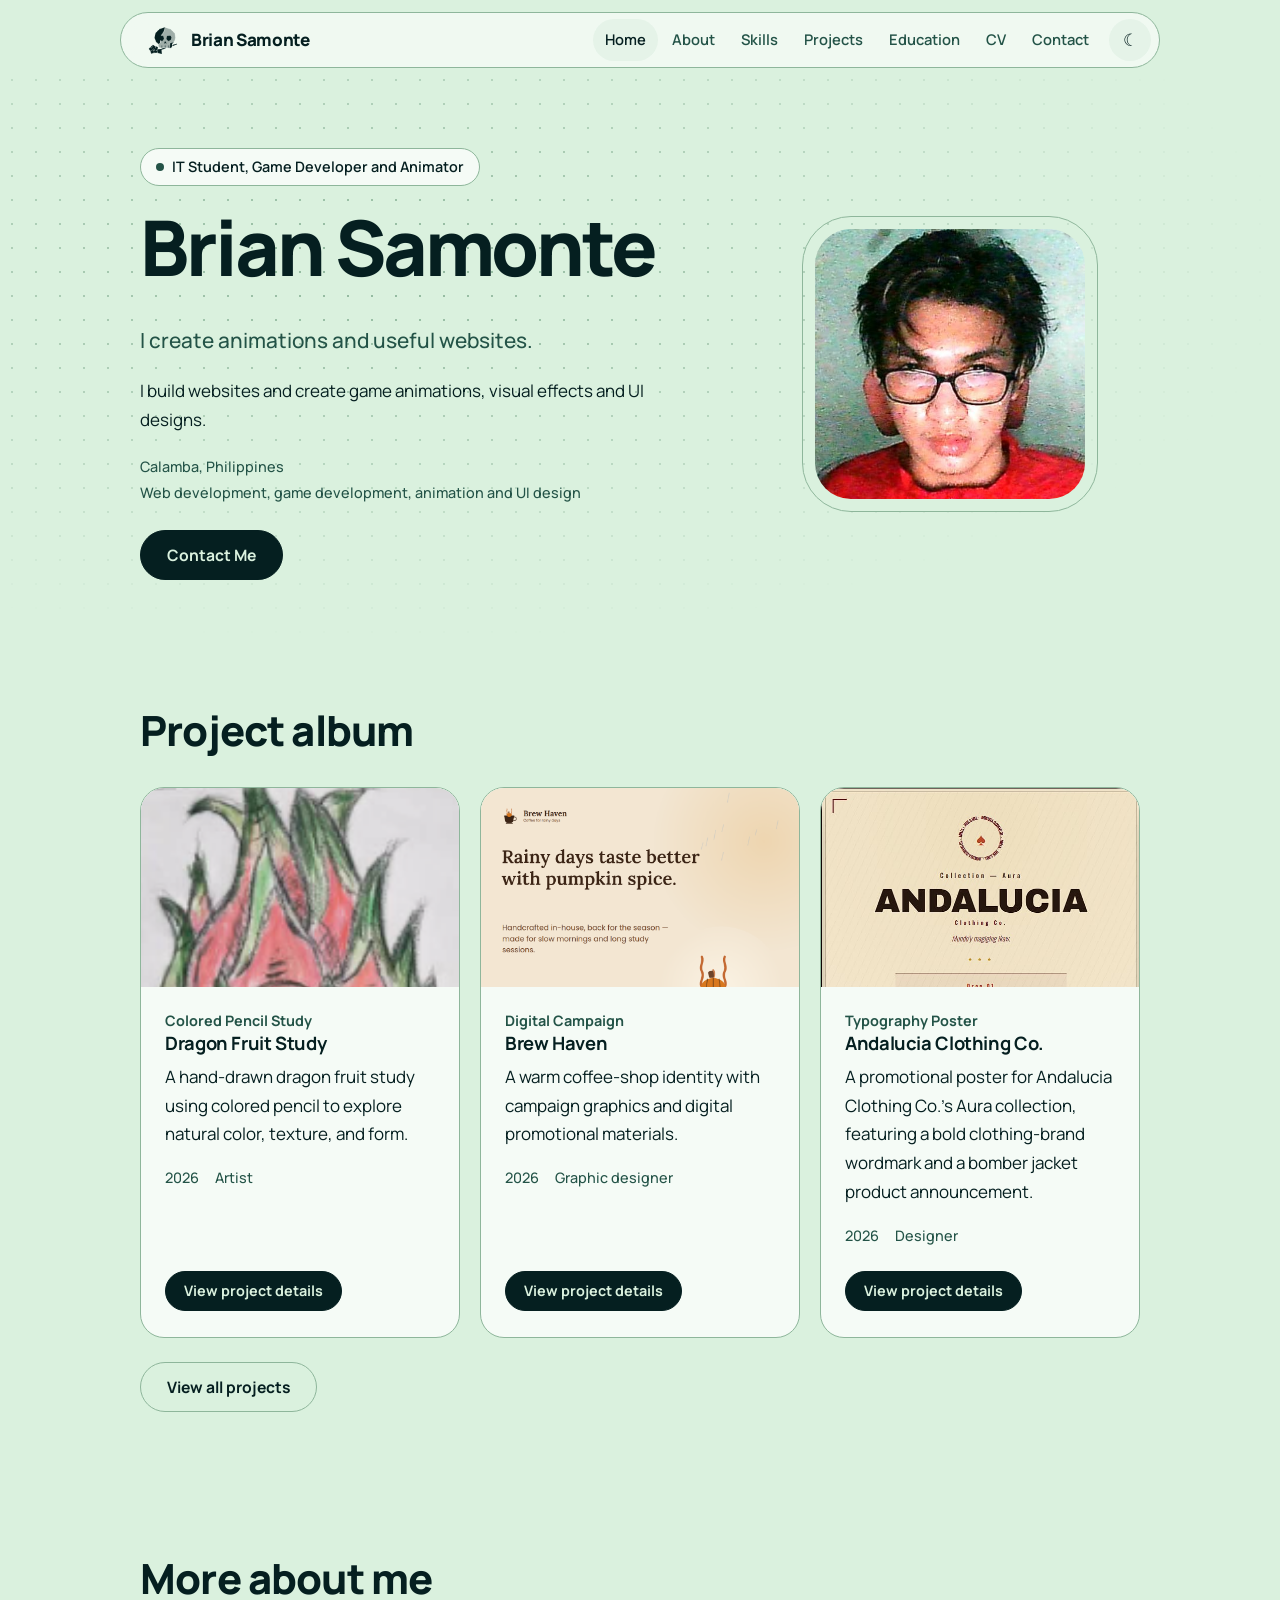
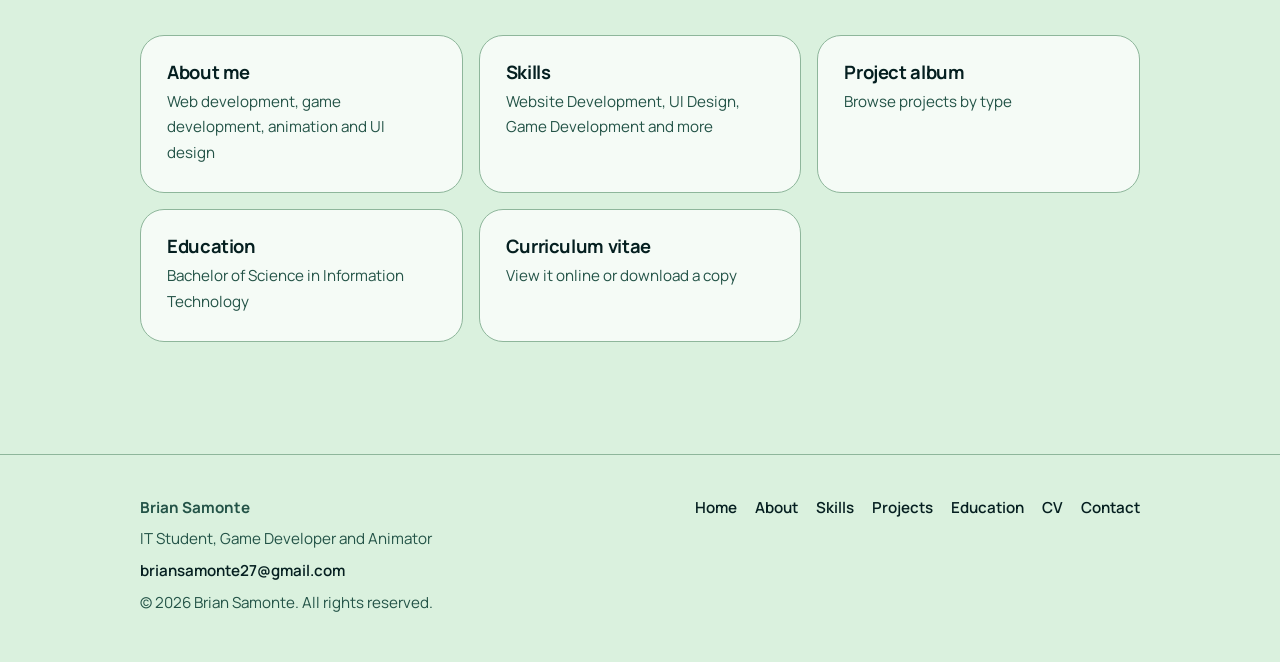
==== portfolio/index.html @ a3820cb5 "Add files via upload" ====
<!DOCTYPE html>
<html lang="en">
<head>
<meta charset="utf-8">
<meta name="viewport" content="width=device-width, initial-scale=1">
<title>Brian Samonte | Developer and Animator Portfolio</title>
<meta name="description" content="Portfolio of Brian Samonte, an IT student focused on web development, game development, animation and UI design.">
<meta property="og:type" content="website">
<meta property="og:title" content="Brian Samonte | Developer and Animator Portfolio">
<meta property="og:description" content="Explore Brian Samonte's skills, education and CV.">
<link rel="preconnect" href="https://fonts.googleapis.com">
<link rel="preconnect" href="https://fonts.gstatic.com" crossorigin>
<link href="https://fonts.googleapis.com/css2?family=Manrope:wght@400;500;600;700;800&display=swap" rel="stylesheet">
<link rel="stylesheet" href="css/style.css">

</head>
<body>
<a class="skip" href="#main">Skip to content</a>
<header class="nav"><div class="wrap bar">
  <a class="brand" href="#home" id="brand"></a>
  <nav id="menu" aria-label="Main menu"></nav>
  <button class="icon" id="theme" aria-label="Switch dark or light mode"></button>
  <button class="icon" id="burger" aria-label="Open menu" aria-expanded="false">&#9776;</button>
</div></header>
<main id="main">
  <div id="home-view"></div>
  <div id="page-view" class="wrap" hidden></div>
</main>
<footer><div class="wrap" id="footer"></div></footer>

<script src="js/data.js"></script>
<script src="js/views.js"></script>
<script src="js/main.js"></script>
</body>
</html>
---- portfolio/css/style.css ----
:root{--bg:#daf1de;--card:#f5fbf6;--soft:#e5f3e8;--ink:#051f20;--muted:#235347;--accent:#235347;--btn:#051f20;--btn-ink:#daf1de;--line:#8eb69b;color-scheme:light}
:root[data-theme=dark]{--bg:#051f20;--card:#0b2b26;--soft:#163832;--ink:#daf1de;--muted:#8eb69b;--accent:#8eb69b;--btn:#daf1de;--btn-ink:#051f20;--line:#235347;color-scheme:dark}
*{box-sizing:border-box}
html{scroll-behavior:smooth}
body{margin:0;font:17px/1.7 Manrope,system-ui,-apple-system,"Segoe UI",sans-serif;background:var(--bg);color:var(--ink);-webkit-font-smoothing:antialiased}
[hidden]{display:none!important}
.wrap{max-width:1040px;margin:0 auto;padding:0 20px}
section{padding:72px 0;scroll-margin-top:90px}
h1,h2,h3{line-height:1.1;margin:0 0 .5em;letter-spacing:-.02em}
h1{font-size:clamp(2.6rem,7.5vw,4.8rem);font-weight:800;letter-spacing:-.04em;line-height:1.02}
h2{font-size:clamp(1.9rem,4vw,2.6rem);font-weight:800;margin-bottom:.8em}
h3{font-size:1.15rem;font-weight:700}
a{color:var(--accent)}
p{margin:0 0 1em}
:focus-visible{outline:3px solid var(--accent);outline-offset:3px}
.sr{position:absolute;width:1px;height:1px;overflow:hidden;clip:rect(0 0 0 0)}
.skip{position:absolute;left:-999px}.skip:focus{left:8px;top:8px;z-index:20;background:var(--btn);color:var(--btn-ink);padding:8px 14px;border-radius:99px}
.nav{position:sticky;top:0;z-index:10;padding:12px 12px 0}
.bar{display:flex;align-items:center;gap:8px;max-width:1040px;margin:0 auto;padding:6px 8px 6px 22px;min-height:56px;border:1px solid var(--line);border-radius:99px;background:color-mix(in srgb,var(--card) 82%,transparent);backdrop-filter:blur(14px);-webkit-backdrop-filter:blur(14px)}
.brand{display:inline-flex;align-items:center;gap:10px;margin-right:auto;font-weight:800;letter-spacing:-.02em;color:var(--ink);text-decoration:none;white-space:nowrap}
.brand img{width:38px;height:38px;object-fit:contain}
#menu{display:flex;gap:2px}
#menu a{padding:8px 12px;color:var(--muted);text-decoration:none;border-radius:99px;font-size:.92rem;font-weight:600;transition:.2s}
#menu a:hover{background:var(--soft);color:var(--ink)}
.icon{width:42px;height:42px;background:var(--soft);border:0;border-radius:50%;color:var(--ink);font-size:1.05rem;cursor:pointer}
#burger{display:none}
@media(max-width:900px){#burger{display:block}#menu{display:none;position:absolute;top:calc(100% + 8px);left:12px;right:12px;flex-direction:column;background:var(--card);border:1px solid var(--line);border-radius:22px;padding:8px}#menu.open{display:flex}#menu a{padding:13px 16px;font-size:1rem}}
.hero{position:relative;padding:80px 0 56px}
.hero::before{content:"";position:absolute;inset:0;background-image:radial-gradient(var(--line) 1.3px,transparent 1.3px);background-size:24px 24px;-webkit-mask-image:radial-gradient(ellipse at 30% 35%,#000,transparent 72%);mask-image:radial-gradient(ellipse at 30% 35%,#000,transparent 72%)}
.hero-in{position:relative;display:grid;grid-template-columns:1.5fr 1fr;gap:48px;align-items:center}
.hero p{max-width:54ch}
.role{display:inline-flex;align-items:center;gap:8px;padding:6px 15px;border:1px solid var(--line);border-radius:99px;background:var(--card);font-size:.9rem;font-weight:600;margin-bottom:22px}
.role::before{content:"";width:8px;height:8px;border-radius:50%;background:var(--accent)}
.lead{font-size:1.3rem;color:var(--muted);font-weight:500;line-height:1.5}
.photo{width:270px;height:270px;margin:auto;border-radius:36px;overflow:hidden;outline:1px solid var(--line);outline-offset:12px;background:linear-gradient(145deg,var(--accent),#163832);display:grid;place-items:center;font-size:4.5rem;font-weight:800;color:#fff}
.photo img{width:100%;height:100%;object-fit:cover}
@keyframes rise{from{opacity:0;transform:translateY(16px)}}
.hero-in>*{animation:rise .8s cubic-bezier(.2,.7,.2,1) both}.hero-in>:nth-child(2){animation-delay:.15s}
@media(max-width:760px){.hero{padding-top:48px}.hero-in{grid-template-columns:1fr;gap:36px}.photo{order:-1;width:170px;height:170px;font-size:3rem;border-radius:28px}}
.btns{display:flex;flex-wrap:wrap;gap:12px;margin-top:24px}
.btn{display:inline-flex;align-items:center;gap:10px;padding:13px 26px;min-height:46px;background:var(--btn);color:var(--btn-ink);border:1px solid var(--btn);border-radius:99px;font:700 .98rem Manrope,system-ui,sans-serif;text-decoration:none;cursor:pointer;transition:.2s}
.btn:hover{transform:translateY(-2px)}
.btn.ghost{background:transparent;color:var(--ink);border-color:var(--line)}
.btn.ghost:hover{border-color:var(--ink)}
.btn.sm{padding:9px 18px;min-height:40px;font-size:.9rem}
.grid{display:grid;grid-template-columns:repeat(auto-fill,minmax(290px,1fr));gap:20px}
.card{background:var(--card);border:1px solid var(--line);border-radius:24px;padding:26px;transition:border-color .2s}
.card:hover{border-color:var(--accent)}
.chips{display:flex;flex-wrap:wrap;gap:8px;margin:0 0 1em}
.chips span{padding:4px 13px;border-radius:99px;background:var(--soft);font-size:.86rem;font-weight:600}
.meta{display:flex;flex-wrap:wrap;gap:2px 16px;color:var(--muted);font-size:.9rem;font-weight:500}
.two{display:grid;grid-template-columns:1fr 1fr;gap:48px}
@media(max-width:800px){.two{grid-template-columns:1fr;gap:28px}}
.facts div{display:grid;grid-template-columns:150px 1fr;gap:8px;padding:12px 0;border-bottom:1px solid var(--line)}
.facts dt{font-weight:700;color:var(--muted)}.facts dd{margin:0;font-weight:600}
.social-links{display:flex;flex-wrap:wrap;gap:12px;margin-top:24px}
.social-button{display:inline-flex;align-items:center;gap:10px;padding:11px 16px;border:1px solid var(--line);border-radius:99px;background:var(--card);color:var(--ink);font-weight:700;text-decoration:none;transition:.2s}
.social-button:hover{border-color:var(--accent);color:var(--accent);transform:translateY(-2px)}
.social-button svg{width:20px;height:20px;fill:currentColor}
.social-button:nth-child(2) svg{fill:none;stroke:currentColor;stroke-width:2}
.social-button:nth-child(2) .ig-dot{fill:currentColor;stroke:none}
.tl{list-style:none;margin:0;padding:0 0 0 32px;border-left:2px solid var(--line)}
.tl li{position:relative;margin-bottom:34px}
.tl li::before{content:"";position:absolute;left:-41px;top:4px;width:16px;height:16px;border-radius:50%;background:var(--bg);border:4px solid var(--accent)}
.proj{padding:0;overflow:hidden;display:flex;flex-direction:column}
.thumb{aspect-ratio:16/10;display:grid;place-items:center;background:linear-gradient(135deg,var(--accent),#163832);color:#fff;font-weight:800;font-size:1.25rem;overflow:hidden}
.thumb img{width:100%;height:100%;object-fit:contain;background:var(--soft);transition:transform .5s}
.proj:hover .thumb img{transform:scale(1.05)}
.proj .body{padding:22px 24px 26px;display:flex;flex-direction:column;flex:1}
.proj .btns{margin-top:auto;padding-top:8px}
.tag{color:var(--accent);font-weight:700;font-size:.9rem}
.project-toolbar{display:flex;align-items:end;gap:12px;margin:24px 0 12px}
.project-search{flex:1 1 280px}
.project-type{flex:0 1 260px}
.project-toolbar input,.project-toolbar select{height:54px}
@media(max-width:600px){.project-toolbar{align-items:stretch;flex-direction:column}.project-search,.project-type{flex:auto}}
.detail{max-width:1040px}
.detail-heading{position:relative;padding:0 0 28px;border-bottom:1px solid var(--line)}
.detail-heading .tag{position:absolute;right:0;top:0;padding:7px 12px;border:1px solid var(--line);font-size:.78rem;text-transform:uppercase;letter-spacing:.08em}
.detail-kicker{font-size:.8rem;font-weight:700;letter-spacing:.16em;text-transform:uppercase;color:var(--muted)}
.detail-heading h2{font-size:clamp(2.5rem,7vw,5rem);margin:.1em 0}
.detail-lead{max-width:65ch;color:var(--muted)}
.detail-layout{display:grid;grid-template-columns:minmax(0,1fr) 290px;gap:40px;padding-top:30px}
.detail-content{min-width:0}
.detail-block{padding:0 0 24px;margin:0 0 24px;border-bottom:1px solid var(--line);scroll-margin-top:100px}
.detail-block h3,.detail-sidebar h3{text-transform:uppercase;letter-spacing:.08em;font-size:1rem}
.detail-block p:last-child{margin-bottom:0}
.detail-sidebar{align-self:start;padding:22px;border:1px solid var(--line);background:color-mix(in srgb,var(--card) 55%,transparent)}
.detail-sidebar dl{margin:0 0 18px}
.detail-sidebar dl div{margin:0 0 16px}
.detail-sidebar dt{font-size:.75rem;font-weight:800;letter-spacing:.08em;text-transform:uppercase}
.detail-sidebar dd{margin:2px 0 0;color:var(--muted)}
.detail-sidebar>a:not(.btn){font-weight:700}
@media(max-width:760px){.detail-layout{grid-template-columns:1fr;gap:24px}.detail-sidebar{grid-row:1}.detail-heading .tag{position:static;display:inline-block;margin-bottom:12px}}
.project-album{display:grid;grid-template-columns:repeat(auto-fill,minmax(210px,1fr));gap:14px;margin:16px 0 32px}
.project-album a{display:block;aspect-ratio:4/3;overflow:hidden;border:1px solid var(--line);border-radius:18px;background:var(--soft)}
.project-album img{width:100%;height:100%;object-fit:contain;background:var(--soft);transition:transform .3s}
.project-album a:hover img{transform:scale(1.04)}
.form{background:var(--card);border:1px solid var(--line);border-radius:28px;padding:32px}
.form h3{font-size:1.7rem;font-weight:800}
.row{display:grid;grid-template-columns:1fr 1fr;gap:16px}
@media(max-width:600px){.row{grid-template-columns:1fr}.form{padding:22px}}
label{display:block;font-weight:700;margin:18px 0 8px;font-size:.92rem}
input,textarea,select{width:100%;padding:14px 16px;background:var(--bg);color:var(--ink);border:1px solid var(--line);border-radius:14px;font:inherit;transition:.2s}
input:focus,textarea:focus,select:focus{border-color:var(--accent);outline:3px solid color-mix(in srgb,var(--accent) 28%,transparent);outline-offset:0}
textarea{min-height:140px;resize:vertical}
.note{font-size:.92rem;color:var(--muted);margin:18px 0 22px}
.hp{position:absolute;left:-9999px}
.btn.send{padding:16px 30px}
footer{border-top:1px solid var(--line);padding:40px 0;margin-top:40px;font-size:.95rem;color:var(--muted)}
footer .wrap{display:flex;flex-wrap:wrap;justify-content:space-between;gap:24px}
footer p{margin:0 0 .4em}
footer a{color:var(--ink);font-weight:600;text-decoration:none}
.flinks{display:flex;flex-wrap:wrap;gap:6px 18px}
@media(prefers-reduced-motion:reduce){html{scroll-behavior:auto}*{transition:none!important;animation:none!important}}
#menu a[aria-current]{background:var(--soft);color:var(--ink)}
.tease{display:grid;grid-template-columns:repeat(auto-fill,minmax(260px,1fr));gap:16px}
.tz{display:block;color:inherit;text-decoration:none}
.tz h3{margin-bottom:.35em;transition:color .2s}
.tz p{margin:0;color:var(--muted);font-size:.95rem}
.tz:hover h3{color:var(--accent)}
.hero .meta{margin-top:20px}
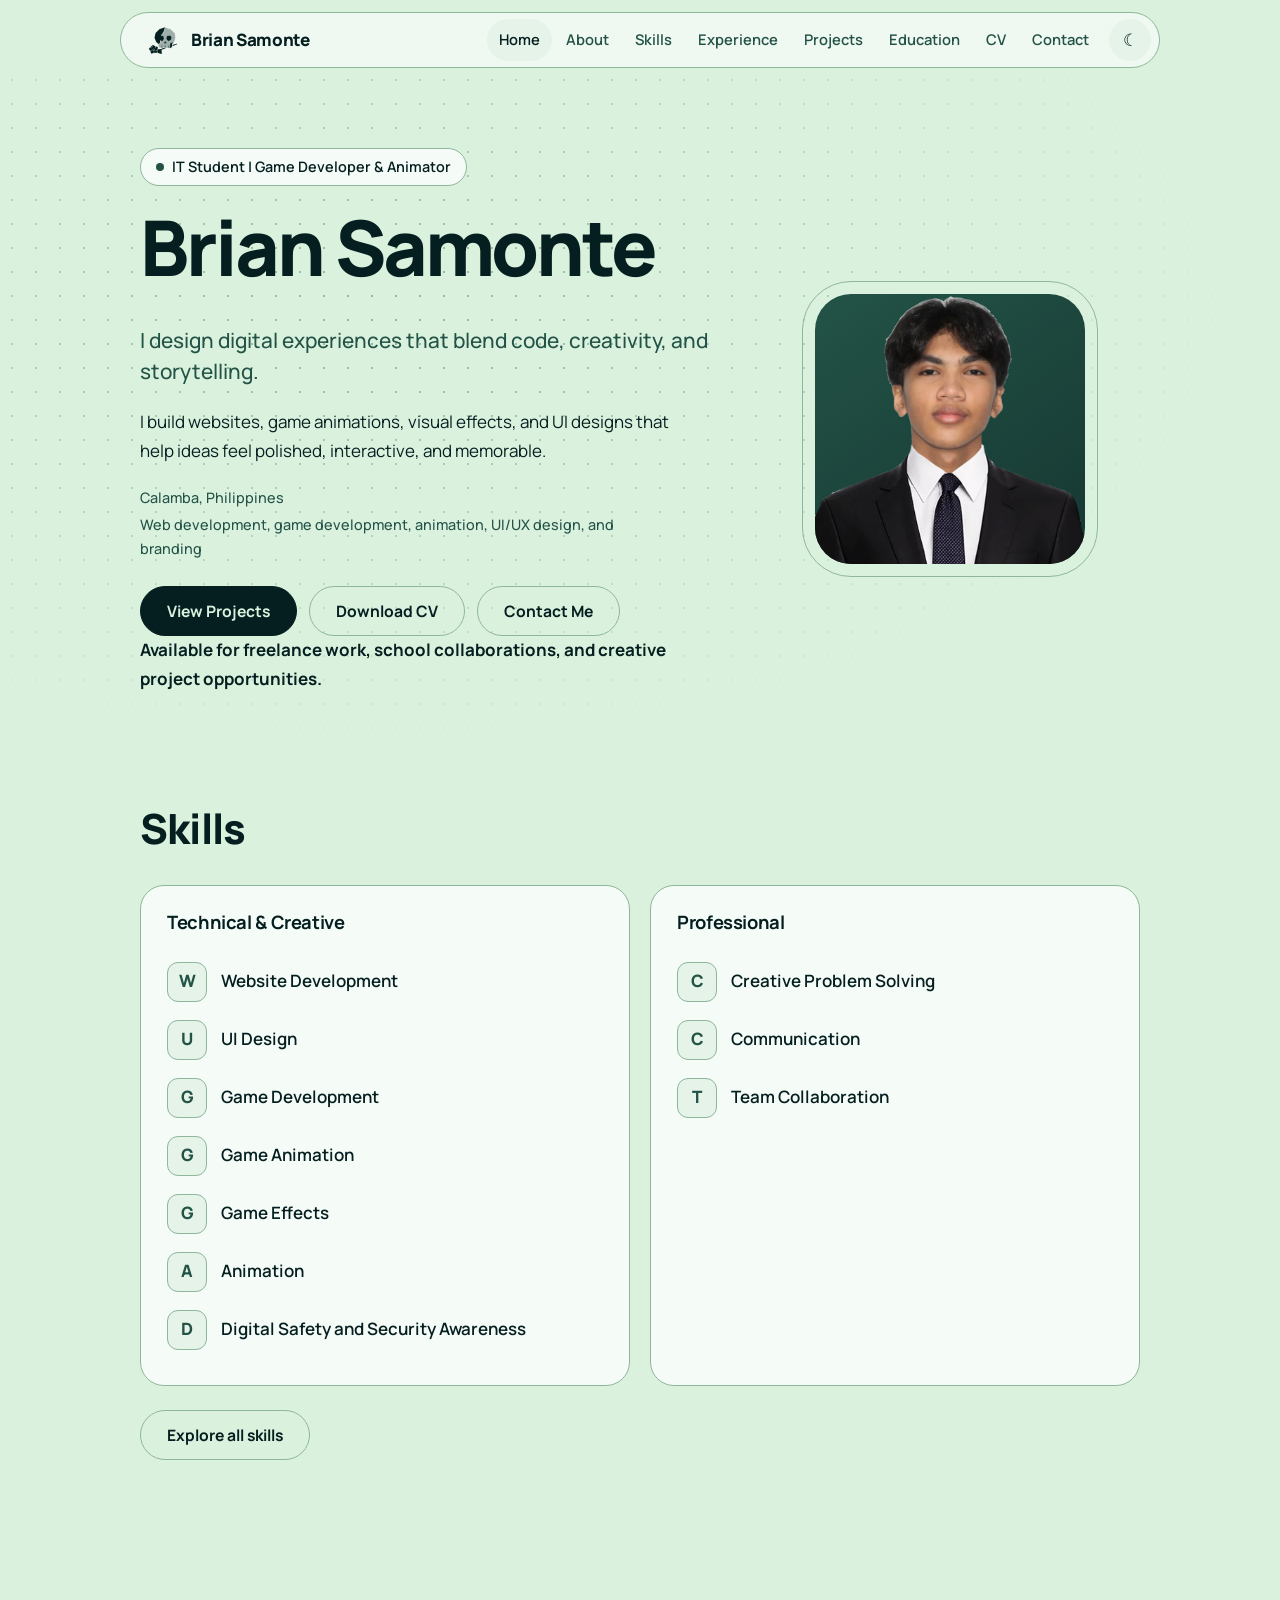
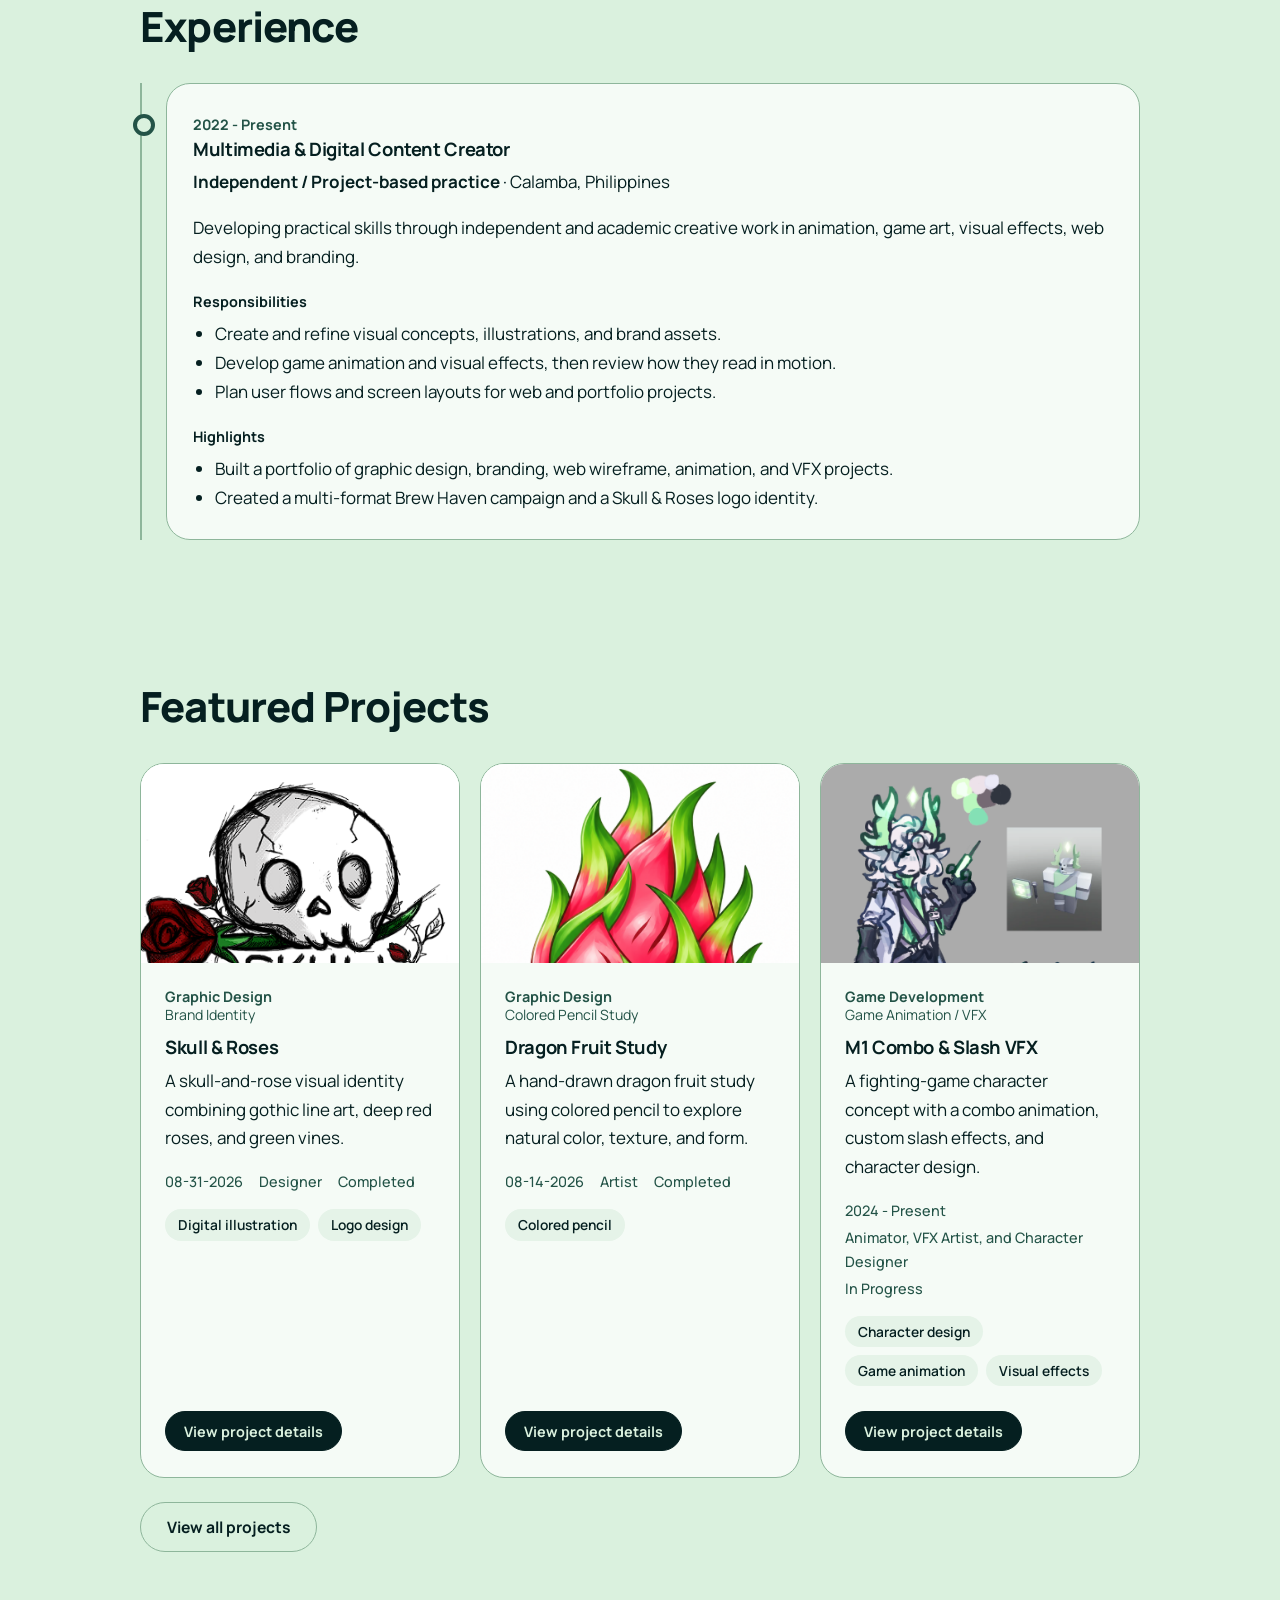
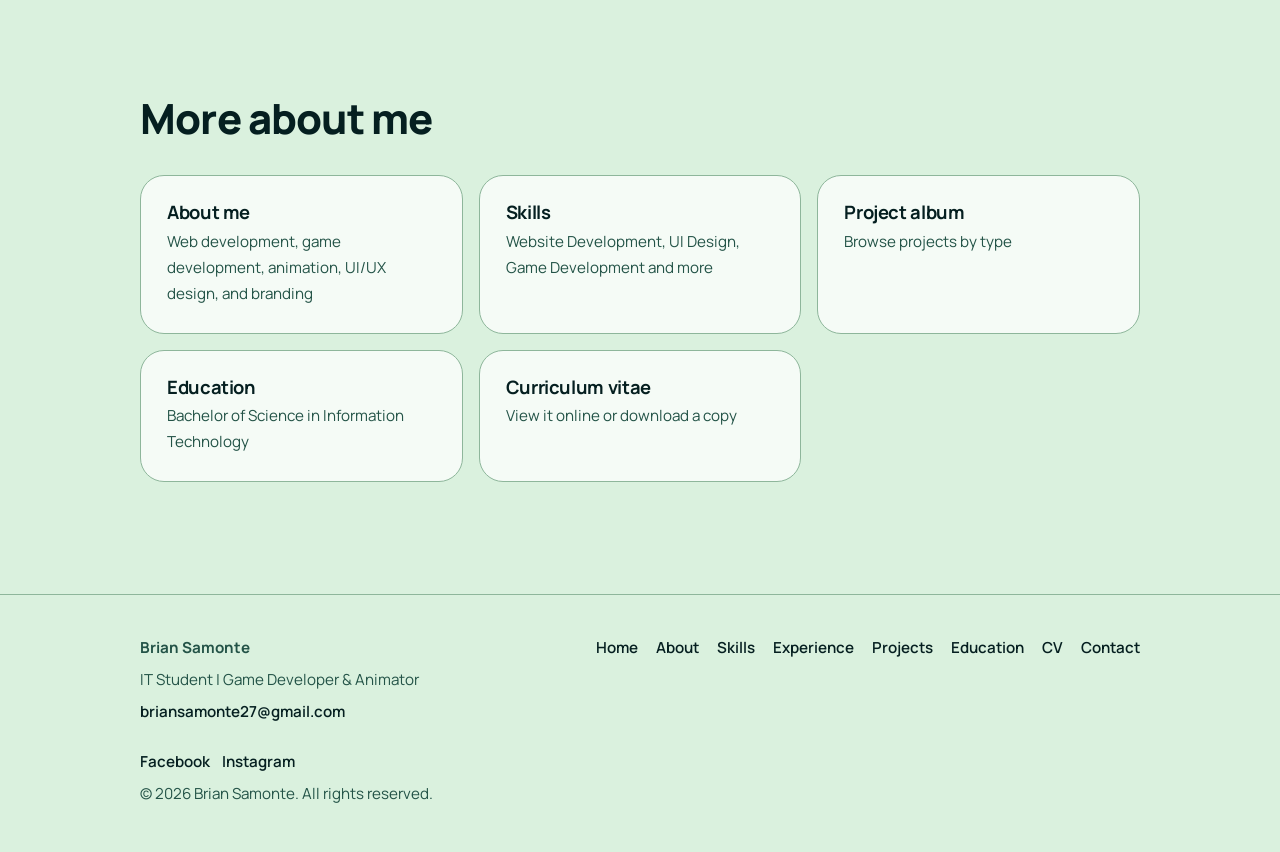
==== commit a91b1bd9: "Add files via upload" ====
--- a/portfolio/index.html
+++ b/portfolio/index.html
@@ -5,9 +5,11 @@
 <meta name="viewport" content="width=device-width, initial-scale=1">
 <title>Brian Samonte | Developer and Animator Portfolio</title>
 <meta name="description" content="Portfolio of Brian Samonte, an IT student focused on web development, game development, animation and UI design.">
+<meta name="keywords" content="Brian Samonte, IT student, web development, game development, animation, visual effects, UI design, graphic design portfolio">
 <meta property="og:type" content="website">
 <meta property="og:title" content="Brian Samonte | Developer and Animator Portfolio">
 <meta property="og:description" content="Explore Brian Samonte's skills, education and CV.">
+<link rel="canonical" href="./">
 <link rel="preconnect" href="https://fonts.googleapis.com">
 <link rel="preconnect" href="https://fonts.gstatic.com" crossorigin>
 <link href="https://fonts.googleapis.com/css2?family=Manrope:wght@400;500;600;700;800&display=swap" rel="stylesheet">
--- a/portfolio/css/style.css
+++ b/portfolio/css/style.css
@@ -37,12 +37,27 @@
 @keyframes rise{from{opacity:0;transform:translateY(16px)}}
 .hero-in>*{animation:rise .8s cubic-bezier(.2,.7,.2,1) both}.hero-in>:nth-child(2){animation-delay:.15s}
 @media(max-width:760px){.hero{padding-top:48px}.hero-in{grid-template-columns:1fr;gap:36px}.photo{order:-1;width:170px;height:170px;font-size:3rem;border-radius:28px}}
+.home-skills{padding-top:40px}
+.home-skill-grid{display:grid;grid-template-columns:repeat(2,minmax(0,1fr));gap:20px}
+.home-skill-card{border-top:4px solid var(--accent)}
+.home-skill-card h3{margin-bottom:20px}
+.home-skill-card ul{list-style:none;padding:0;margin:0}
+.home-skill-card li{display:flex;align-items:center;gap:14px;padding:9px 0;font-weight:600}
+.skill-mark{display:grid;place-items:center;flex:0 0 40px;height:40px;border:1px solid var(--line);border-radius:11px;background:var(--soft);color:var(--accent);font-weight:800}
+@media(max-width:700px){.home-skill-grid{grid-template-columns:1fr}}
+.experience-list{border-left:2px solid var(--line);padding-left:24px}
+.experience-card{position:relative}
+.experience-card::before{content:"";position:absolute;left:-34px;top:30px;width:14px;height:14px;border:4px solid var(--accent);border-radius:50%;background:var(--bg)}
+.experience-card h4{margin:18px 0 6px;font-size:.9rem}
+.experience-card ul{margin:0;padding-left:22px}
+.project-type-label{margin:-6px 0 10px;color:var(--muted);font-size:.88rem}
 .btns{display:flex;flex-wrap:wrap;gap:12px;margin-top:24px}
 .btn{display:inline-flex;align-items:center;gap:10px;padding:13px 26px;min-height:46px;background:var(--btn);color:var(--btn-ink);border:1px solid var(--btn);border-radius:99px;font:700 .98rem Manrope,system-ui,sans-serif;text-decoration:none;cursor:pointer;transition:.2s}
 .btn:hover{transform:translateY(-2px)}
 .btn.ghost{background:transparent;color:var(--ink);border-color:var(--line)}
 .btn.ghost:hover{border-color:var(--ink)}
 .btn.sm{padding:9px 18px;min-height:40px;font-size:.9rem}
+.btn:disabled{opacity:.6;cursor:not-allowed;transform:none}
 .grid{display:grid;grid-template-columns:repeat(auto-fill,minmax(290px,1fr));gap:20px}
 .card{background:var(--card);border:1px solid var(--line);border-radius:24px;padding:26px;transition:border-color .2s}
 .card:hover{border-color:var(--accent)}
@@ -96,6 +111,11 @@
 .project-album a{display:block;aspect-ratio:4/3;overflow:hidden;border:1px solid var(--line);border-radius:18px;background:var(--soft)}
 .project-album img{width:100%;height:100%;object-fit:contain;background:var(--soft);transition:transform .3s}
 .project-album a:hover img{transform:scale(1.04)}
+.project-videos{display:grid;grid-template-columns:repeat(auto-fit,minmax(240px,1fr));gap:16px;margin:16px 0 32px}
+.project-video{margin:0;overflow:hidden;border:1px solid var(--line);border-radius:18px;background:var(--card)}
+.project-video video{display:block;width:100%;aspect-ratio:16/9;background:#051f20}
+.project-video figcaption{display:flex;flex-direction:column;gap:2px;padding:12px 16px}
+.project-video figcaption span{color:var(--muted);font-size:.9rem}
 .form{background:var(--card);border:1px solid var(--line);border-radius:28px;padding:32px}
 .form h3{font-size:1.7rem;font-weight:800}
 .row{display:grid;grid-template-columns:1fr 1fr;gap:16px}
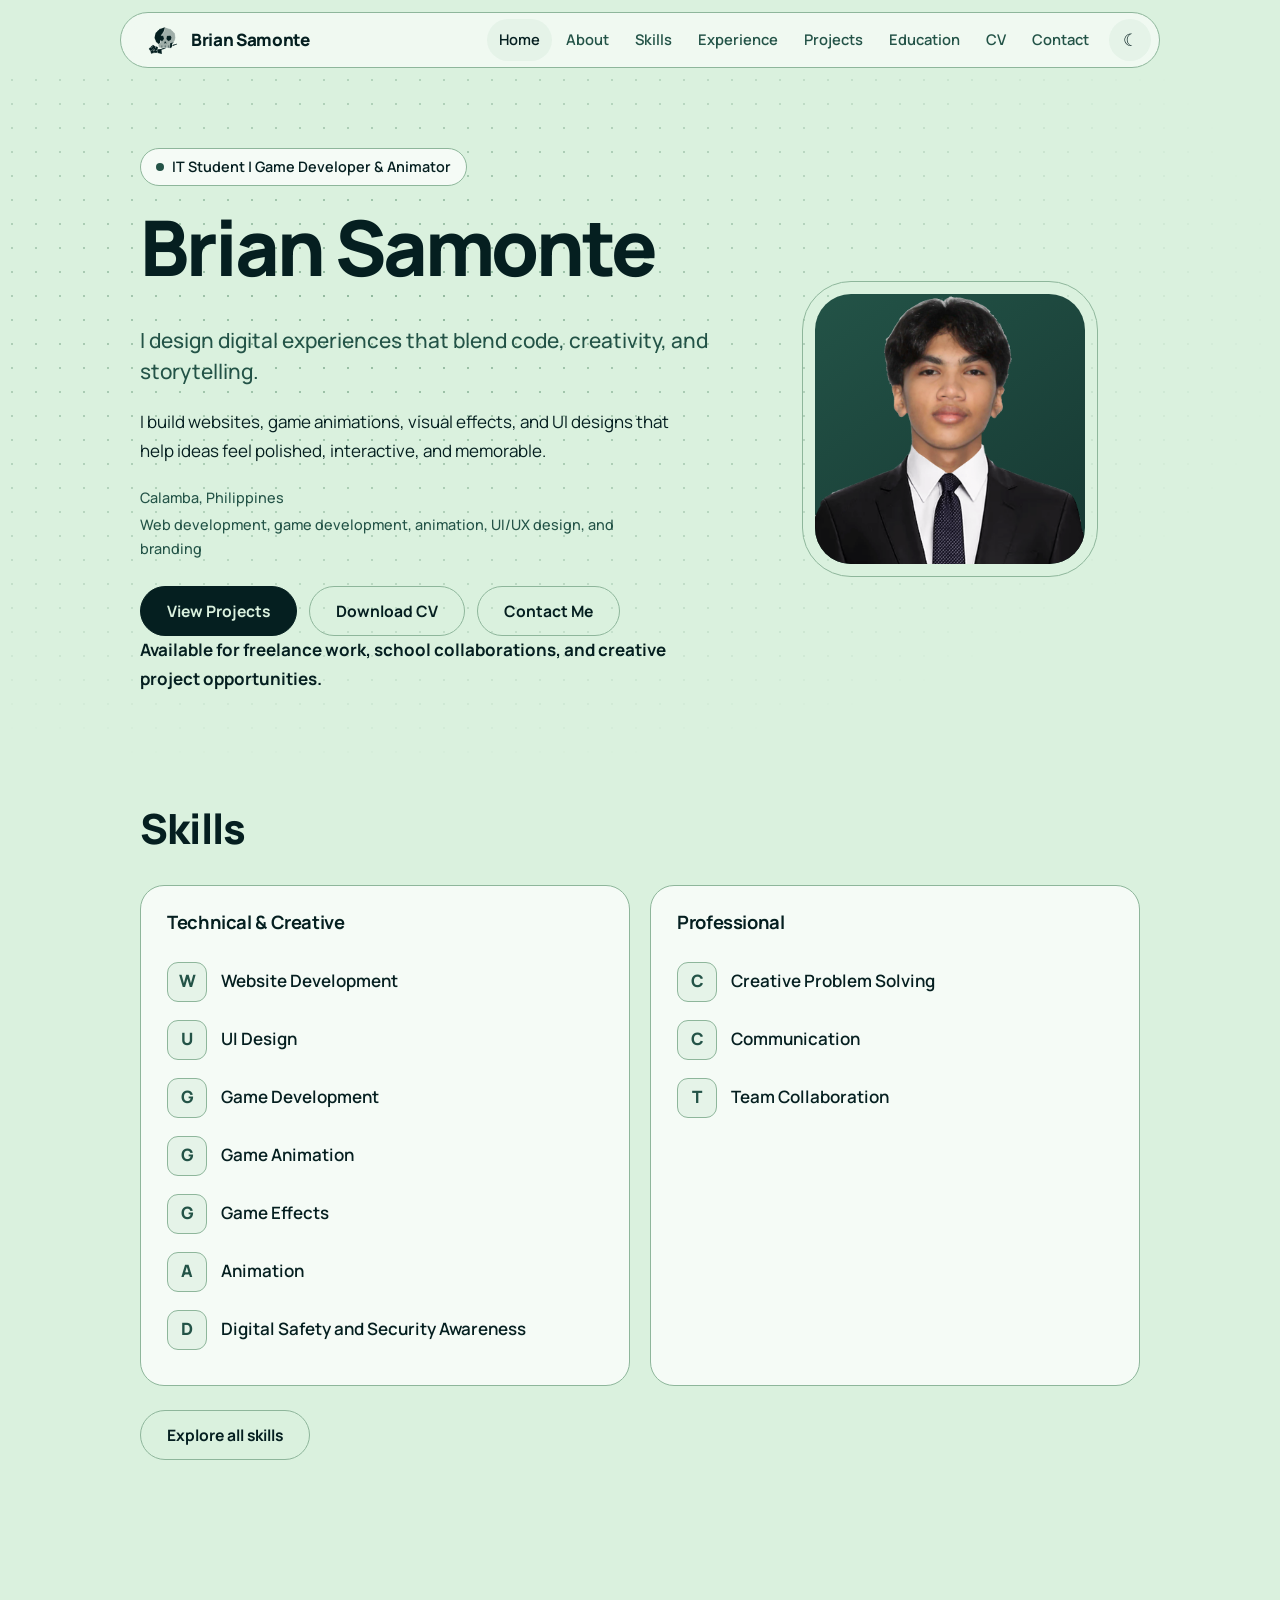
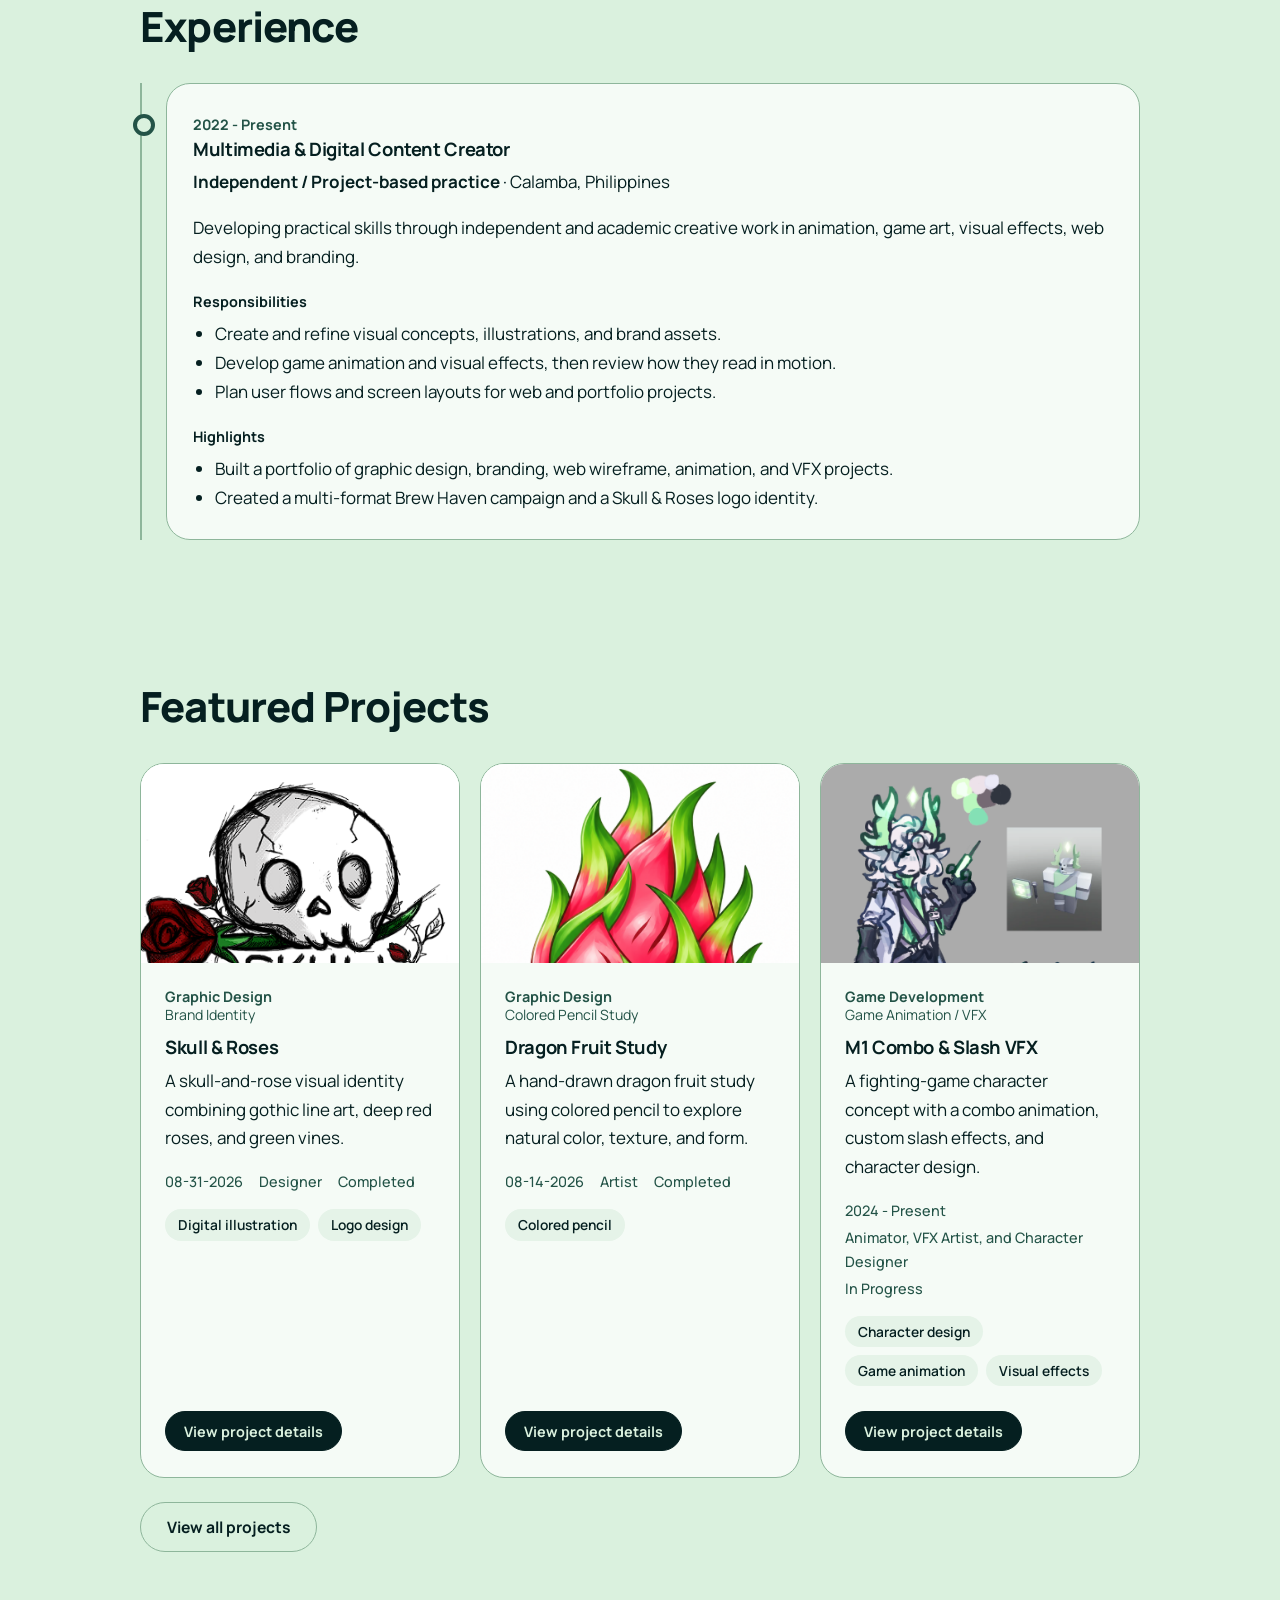
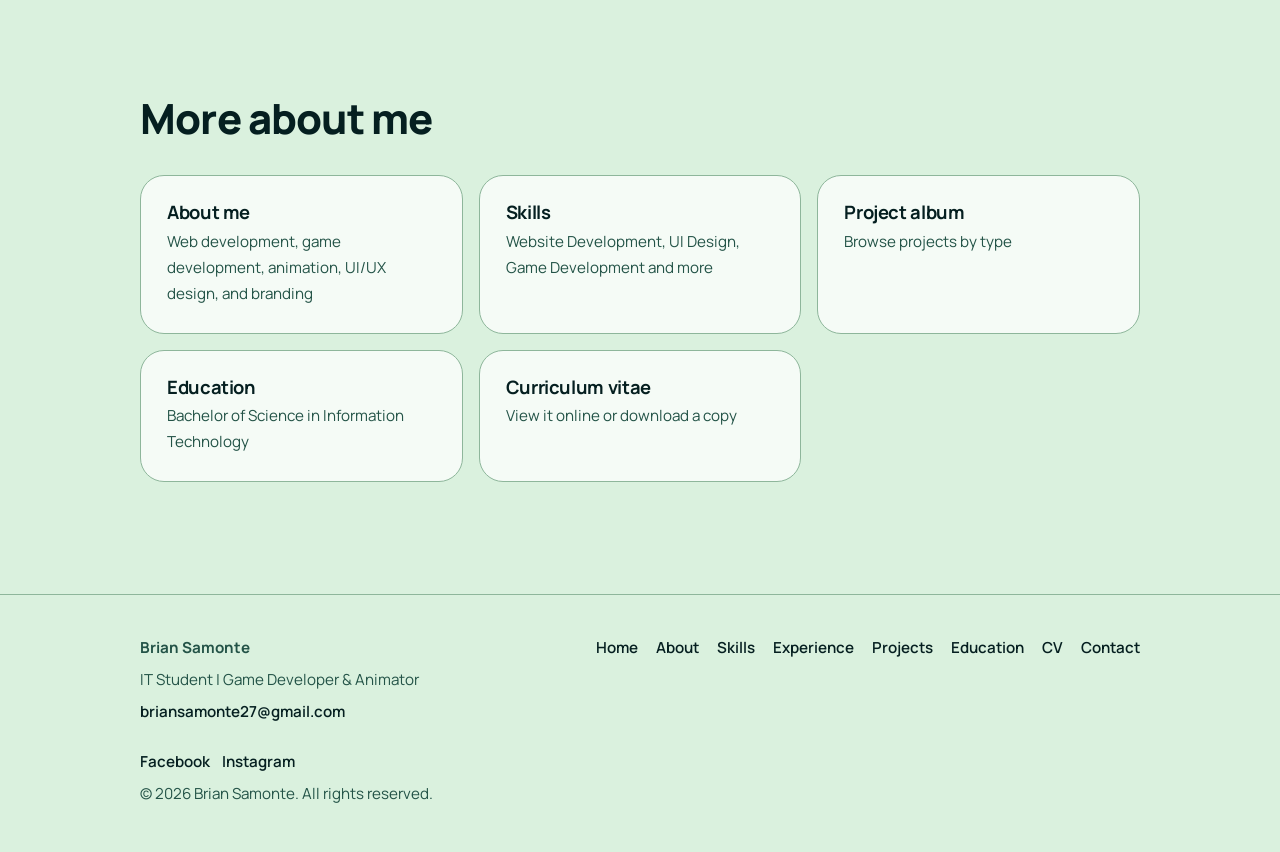
==== commit aa40a42e: "Add files via upload" ====
--- a/portfolio/index.html
+++ b/portfolio/index.html
@@ -3,13 +3,19 @@
 <head>
 <meta charset="utf-8">
 <meta name="viewport" content="width=device-width, initial-scale=1">
+<base id="app-base" href="/">
+<script>
+  if(location.pathname==="/portfolio"||location.pathname.startsWith("/portfolio/")){
+    document.getElementById("app-base").href="/portfolio/";
+  }
+</script>
 <title>Brian Samonte | Developer and Animator Portfolio</title>
 <meta name="description" content="Portfolio of Brian Samonte, an IT student focused on web development, game development, animation and UI design.">
 <meta name="keywords" content="Brian Samonte, IT student, web development, game development, animation, visual effects, UI design, graphic design portfolio">
 <meta property="og:type" content="website">
 <meta property="og:title" content="Brian Samonte | Developer and Animator Portfolio">
 <meta property="og:description" content="Explore Brian Samonte's skills, education and CV.">
-<link rel="canonical" href="./">
+<link rel="canonical" href="https://briansamonte-portfolio.vercel.app/">
 <link rel="preconnect" href="https://fonts.googleapis.com">
 <link rel="preconnect" href="https://fonts.gstatic.com" crossorigin>
 <link href="https://fonts.googleapis.com/css2?family=Manrope:wght@400;500;600;700;800&display=swap" rel="stylesheet">
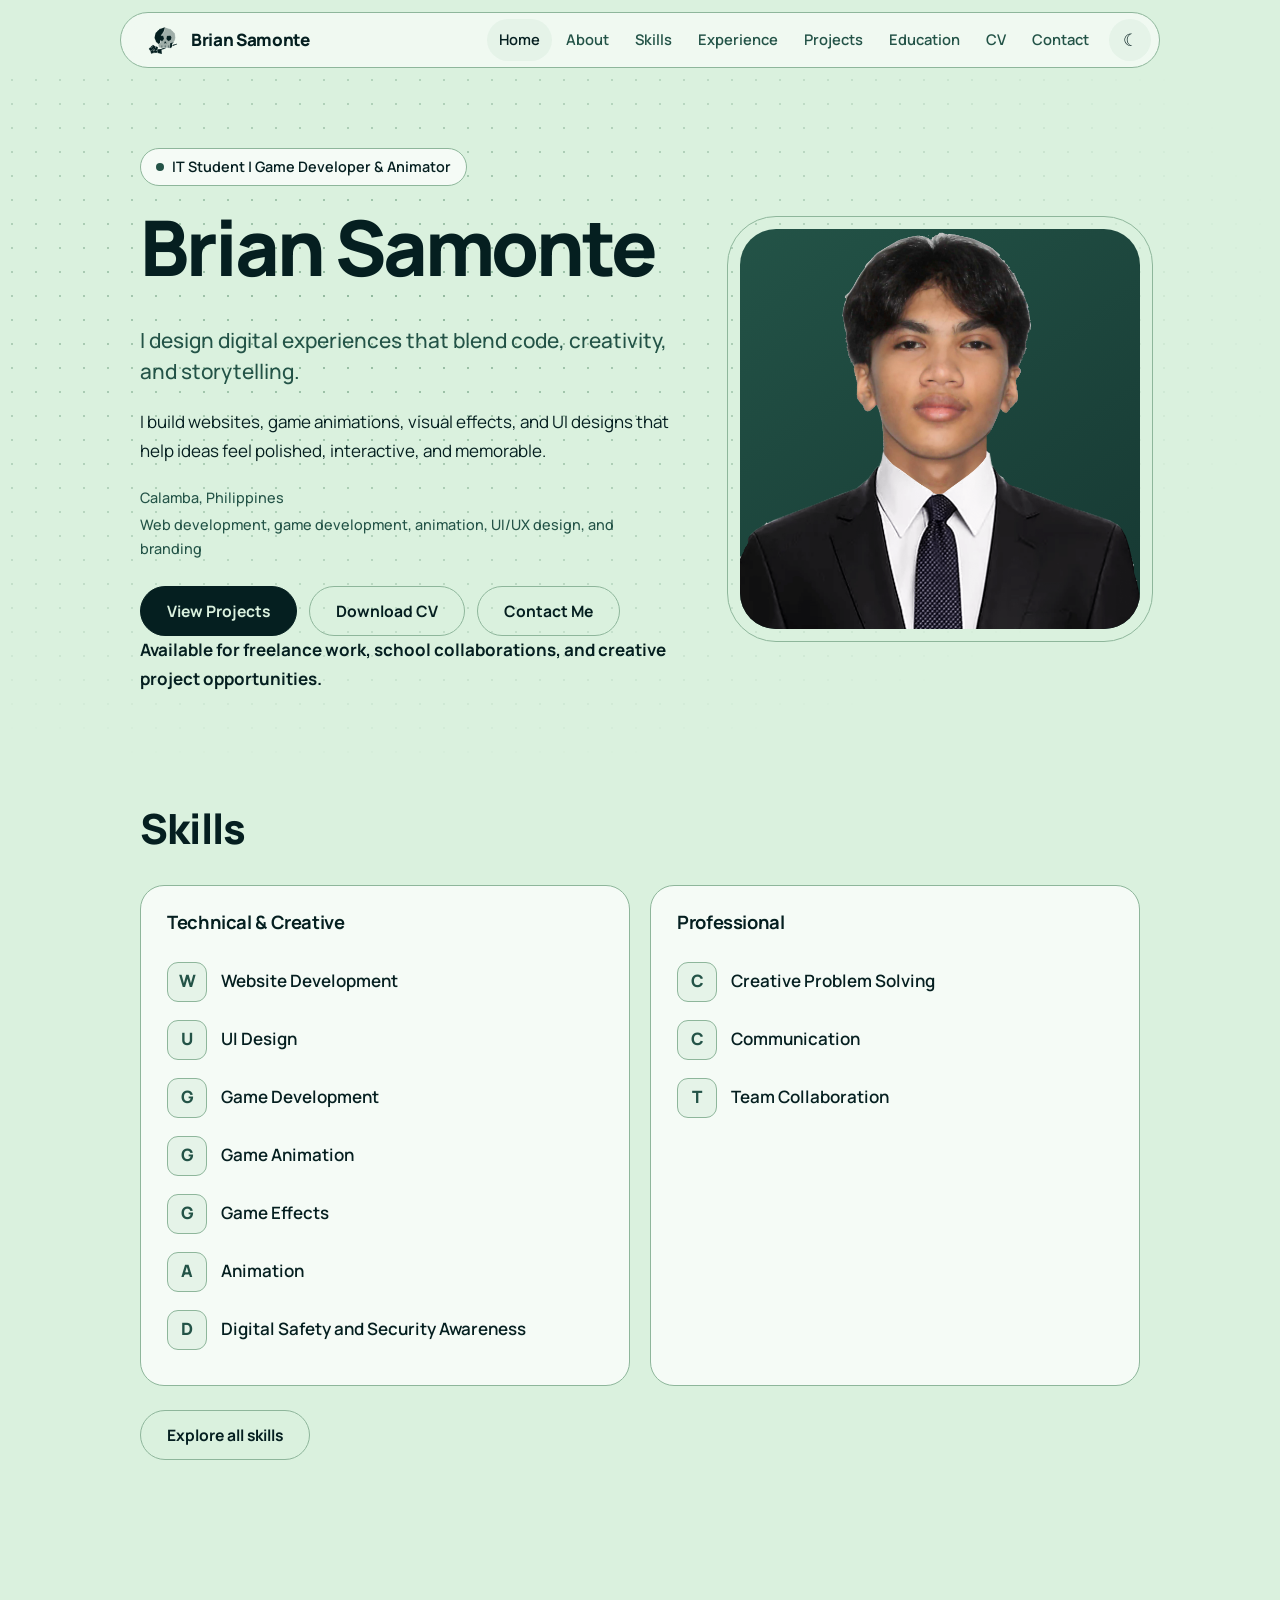
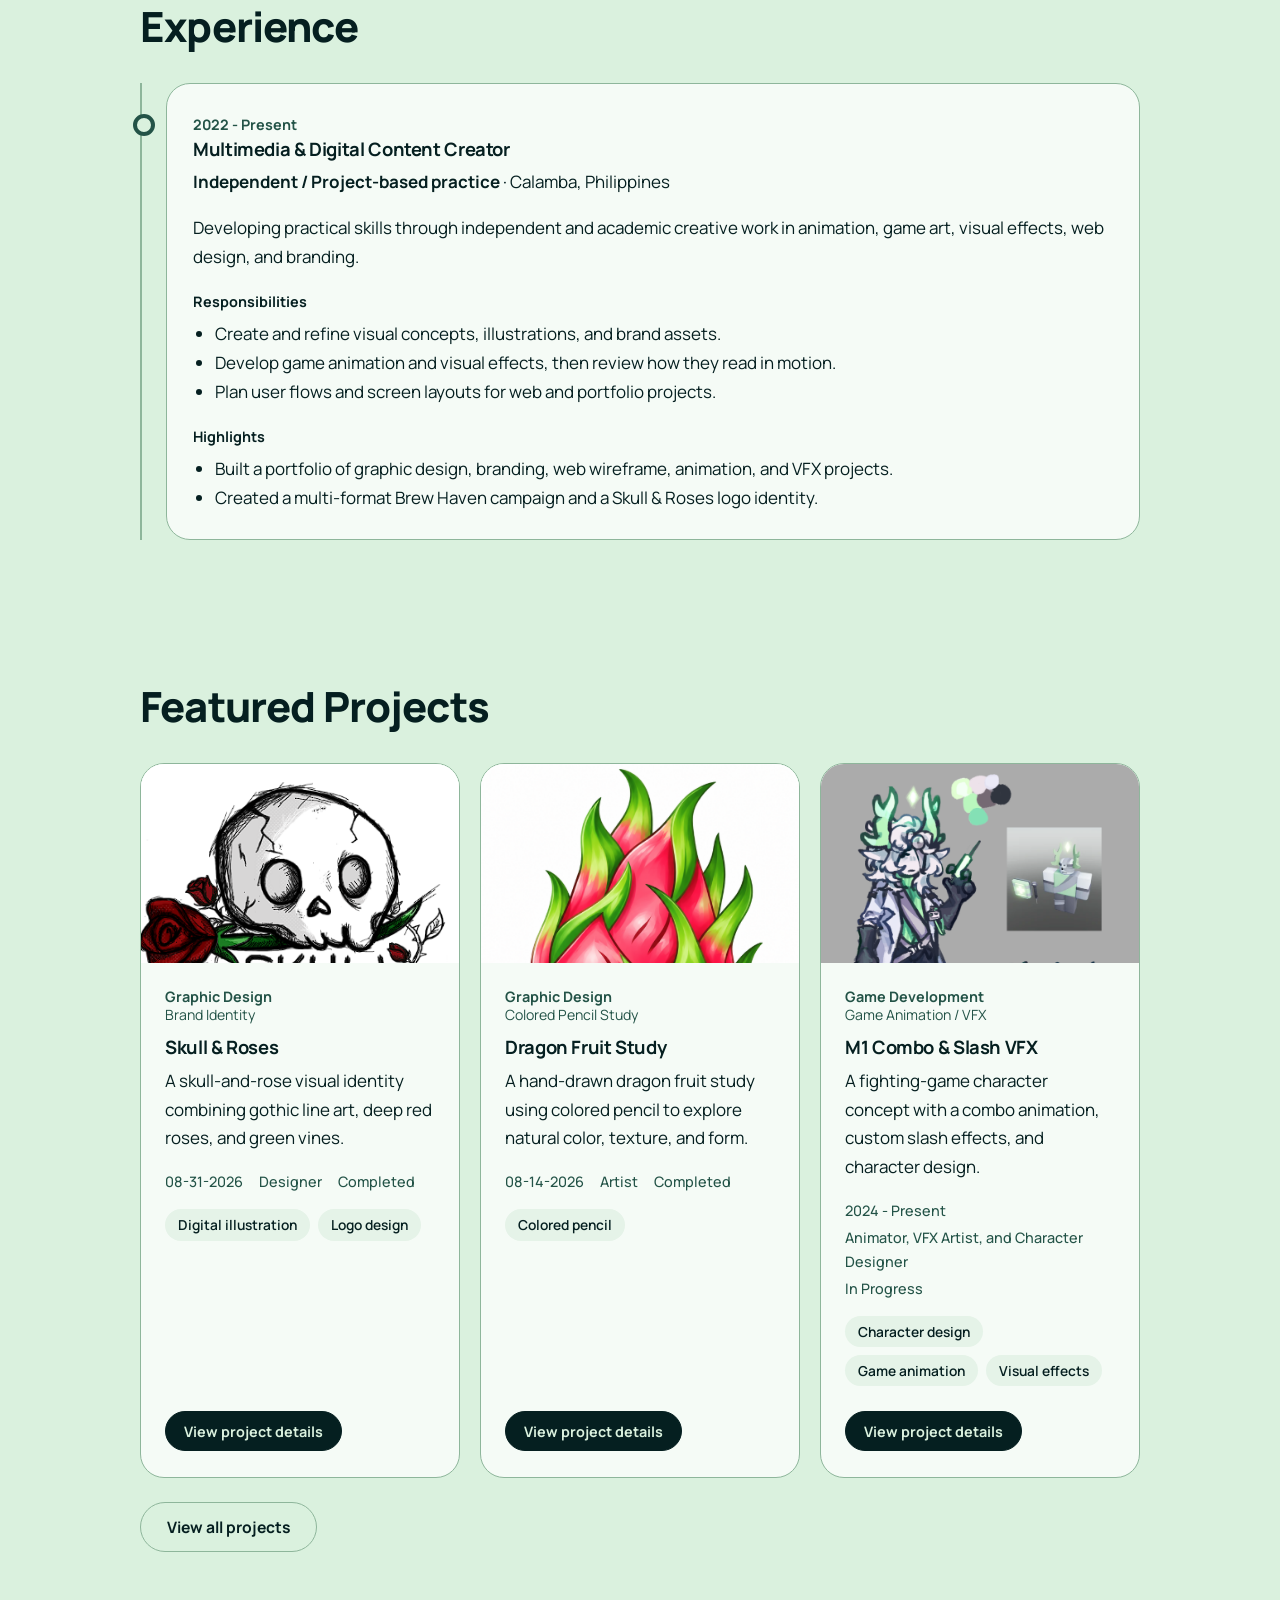
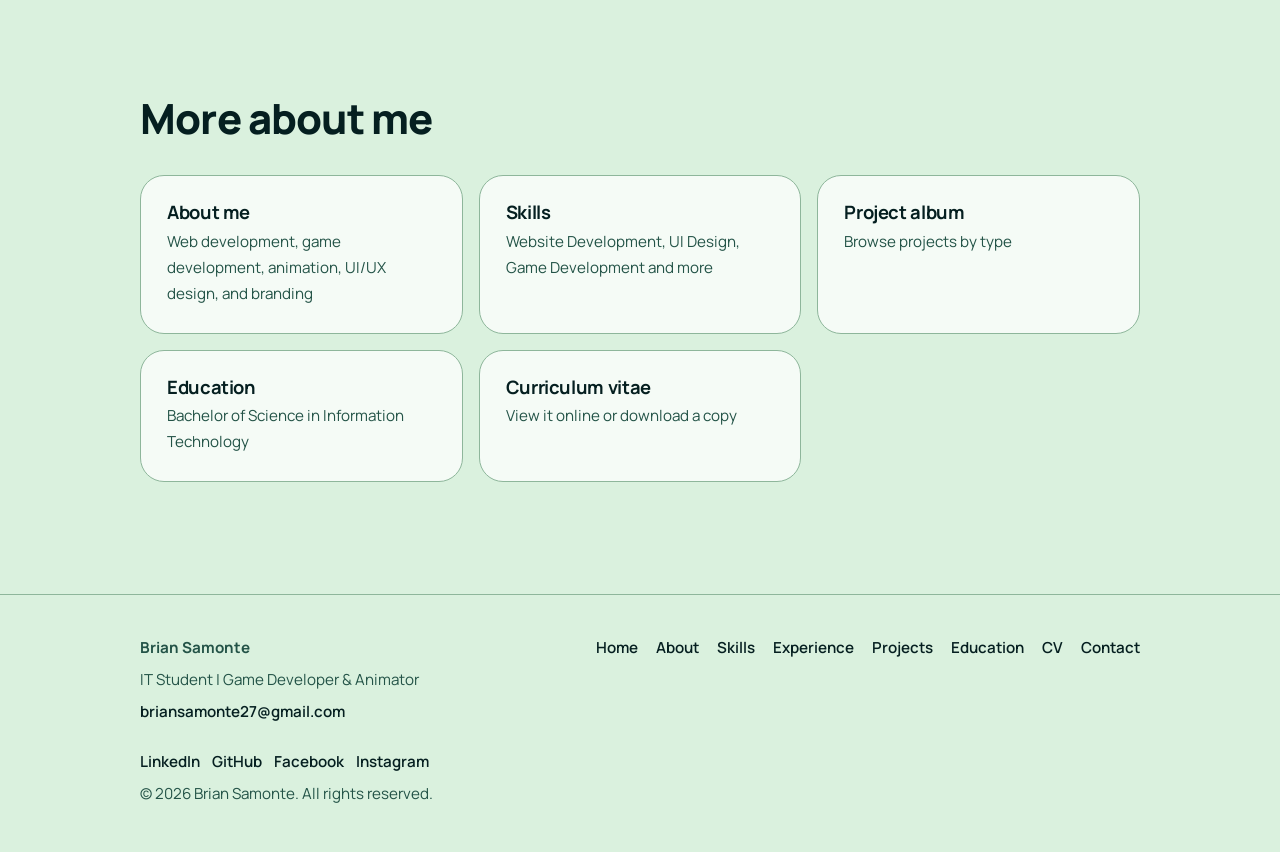
==== commit cf299e62: "Add files via upload" ====
--- a/portfolio/index.html
+++ b/portfolio/index.html
@@ -3,23 +3,17 @@
 <head>
 <meta charset="utf-8">
 <meta name="viewport" content="width=device-width, initial-scale=1">
-<base id="app-base" href="/">
-<script>
-  if(location.pathname==="/portfolio"||location.pathname.startsWith("/portfolio/")){
-    document.getElementById("app-base").href="/portfolio/";
-  }
-</script>
 <title>Brian Samonte | Developer and Animator Portfolio</title>
 <meta name="description" content="Portfolio of Brian Samonte, an IT student focused on web development, game development, animation and UI design.">
 <meta name="keywords" content="Brian Samonte, IT student, web development, game development, animation, visual effects, UI design, graphic design portfolio">
 <meta property="og:type" content="website">
 <meta property="og:title" content="Brian Samonte | Developer and Animator Portfolio">
 <meta property="og:description" content="Explore Brian Samonte's skills, education and CV.">
-<link rel="canonical" href="https://briansamonte-portfolio.vercel.app/">
+<link rel="canonical" href="./">
 <link rel="preconnect" href="https://fonts.googleapis.com">
 <link rel="preconnect" href="https://fonts.gstatic.com" crossorigin>
 <link href="https://fonts.googleapis.com/css2?family=Manrope:wght@400;500;600;700;800&display=swap" rel="stylesheet">
-<link rel="stylesheet" href="css/style.css">
+<link rel="stylesheet" href="css/style.css?v=20261114">
 
 </head>
 <body>
@@ -36,8 +30,8 @@
 </main>
 <footer><div class="wrap" id="footer"></div></footer>
 
-<script src="js/data.js"></script>
-<script src="js/views.js"></script>
-<script src="js/main.js"></script>
+<script src="js/data.js?v=20261114"></script>
+<script src="js/views.js?v=20261114"></script>
+<script src="js/main.js?v=20261114"></script>
 </body>
 </html>
--- a/portfolio/css/style.css
+++ b/portfolio/css/style.css
@@ -32,11 +32,11 @@
 .role{display:inline-flex;align-items:center;gap:8px;padding:6px 15px;border:1px solid var(--line);border-radius:99px;background:var(--card);font-size:.9rem;font-weight:600;margin-bottom:22px}
 .role::before{content:"";width:8px;height:8px;border-radius:50%;background:var(--accent)}
 .lead{font-size:1.3rem;color:var(--muted);font-weight:500;line-height:1.5}
-.photo{width:270px;height:270px;margin:auto;border-radius:36px;overflow:hidden;outline:1px solid var(--line);outline-offset:12px;background:linear-gradient(145deg,var(--accent),#163832);display:grid;place-items:center;font-size:4.5rem;font-weight:800;color:#fff}
+.photo{width:400px;height:400px;margin:auto;border-radius:36px;overflow:hidden;outline:1px solid var(--line);outline-offset:12px;background:linear-gradient(145deg,var(--accent),#163832);display:grid;place-items:center;font-size:4.5rem;font-weight:800;color:#fff}
 .photo img{width:100%;height:100%;object-fit:cover}
 @keyframes rise{from{opacity:0;transform:translateY(16px)}}
 .hero-in>*{animation:rise .8s cubic-bezier(.2,.7,.2,1) both}.hero-in>:nth-child(2){animation-delay:.15s}
-@media(max-width:760px){.hero{padding-top:48px}.hero-in{grid-template-columns:1fr;gap:36px}.photo{order:-1;width:170px;height:170px;font-size:3rem;border-radius:28px}}
+@media(max-width:760px){.hero{padding-top:48px}.hero-in{grid-template-columns:1fr;gap:36px}.photo{order:-1;width:250px;height:250px;font-size:3rem;border-radius:28px}}
 .home-skills{padding-top:40px}
 .home-skill-grid{display:grid;grid-template-columns:repeat(2,minmax(0,1fr));gap:20px}
 .home-skill-card{border-top:4px solid var(--accent)}
